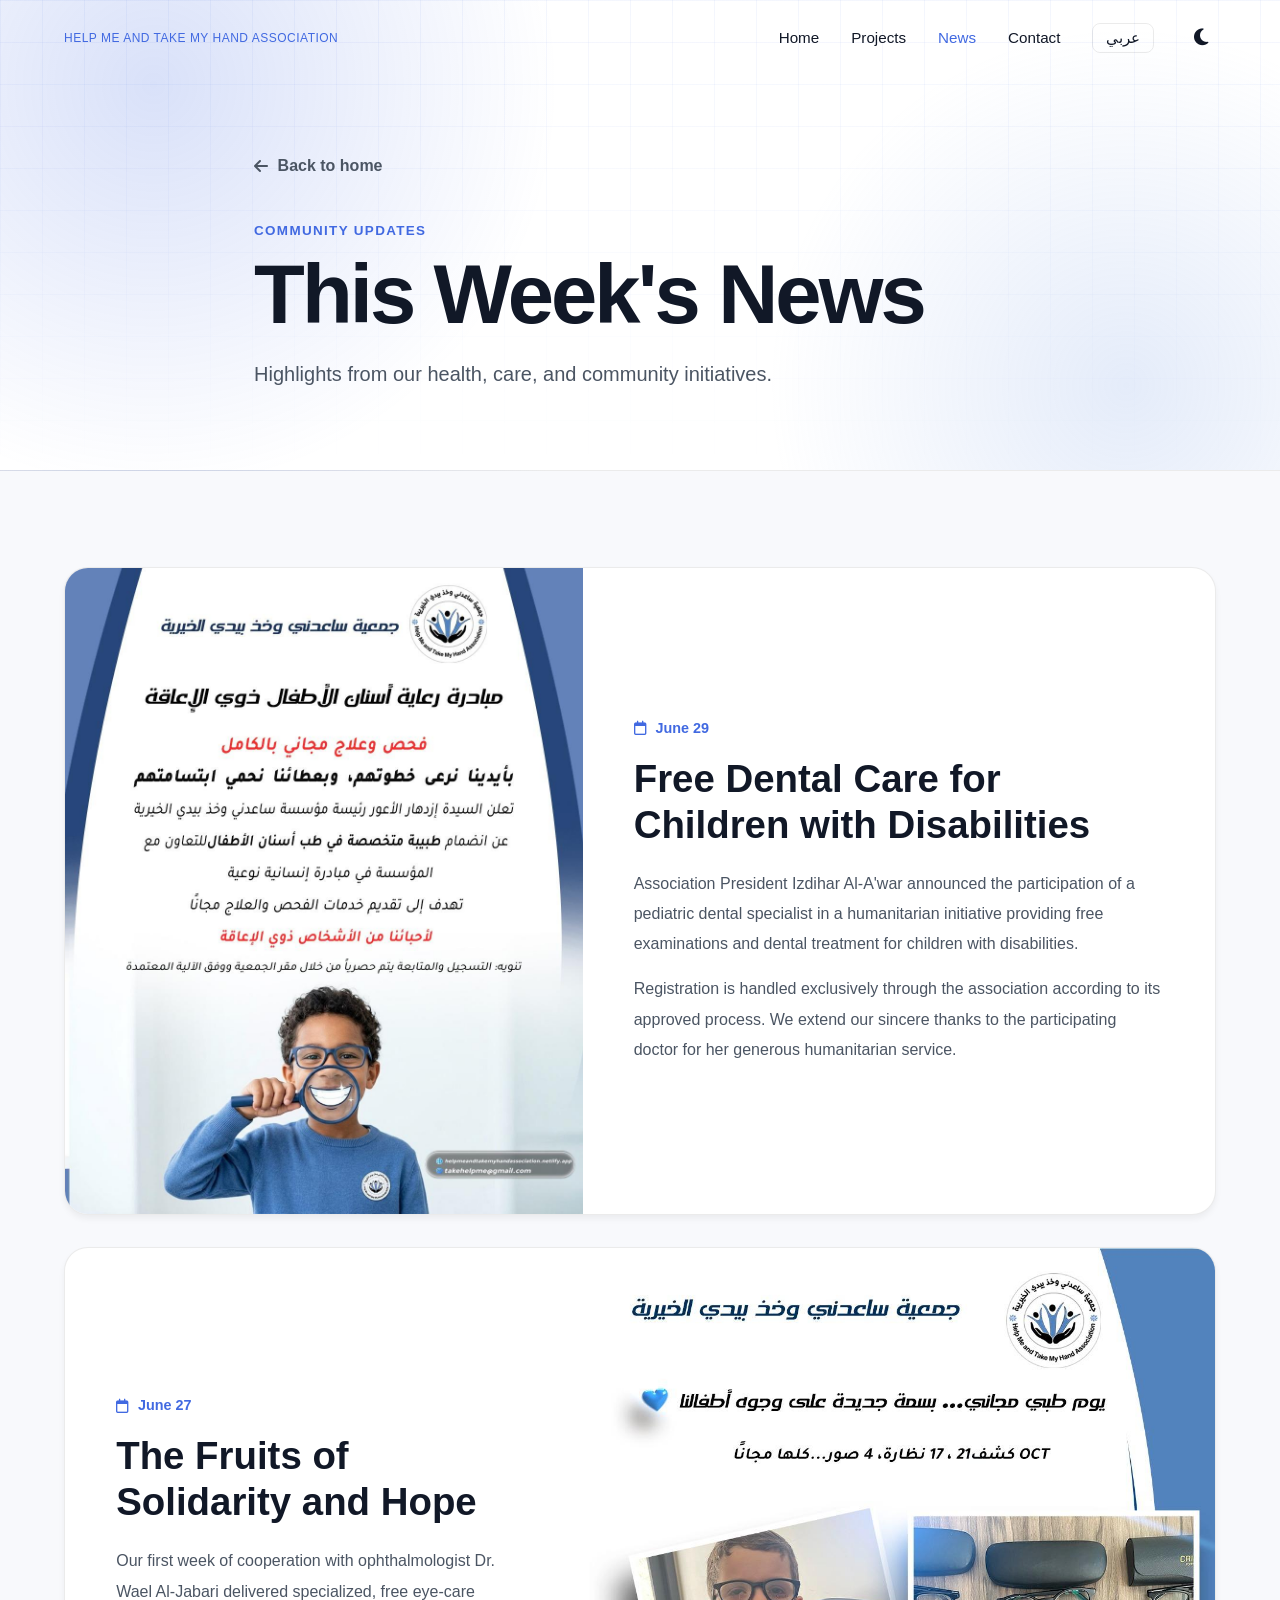
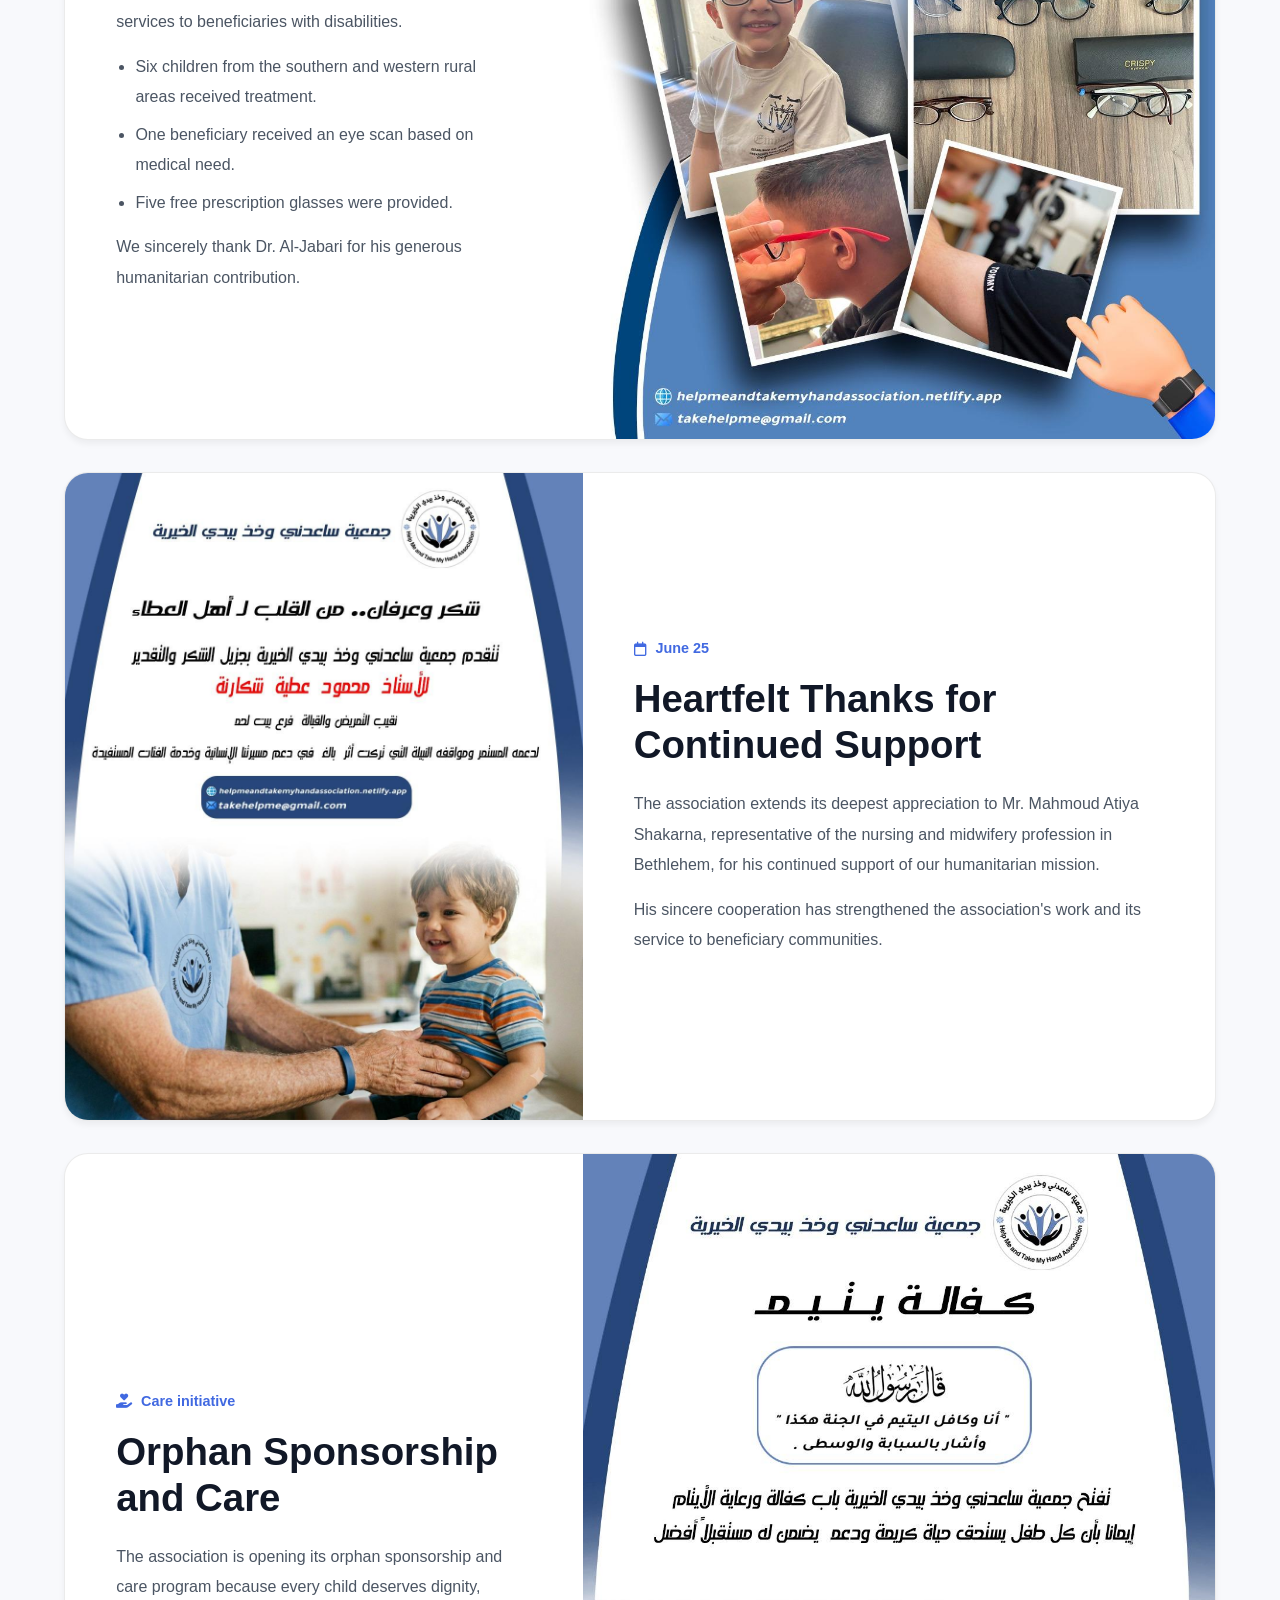
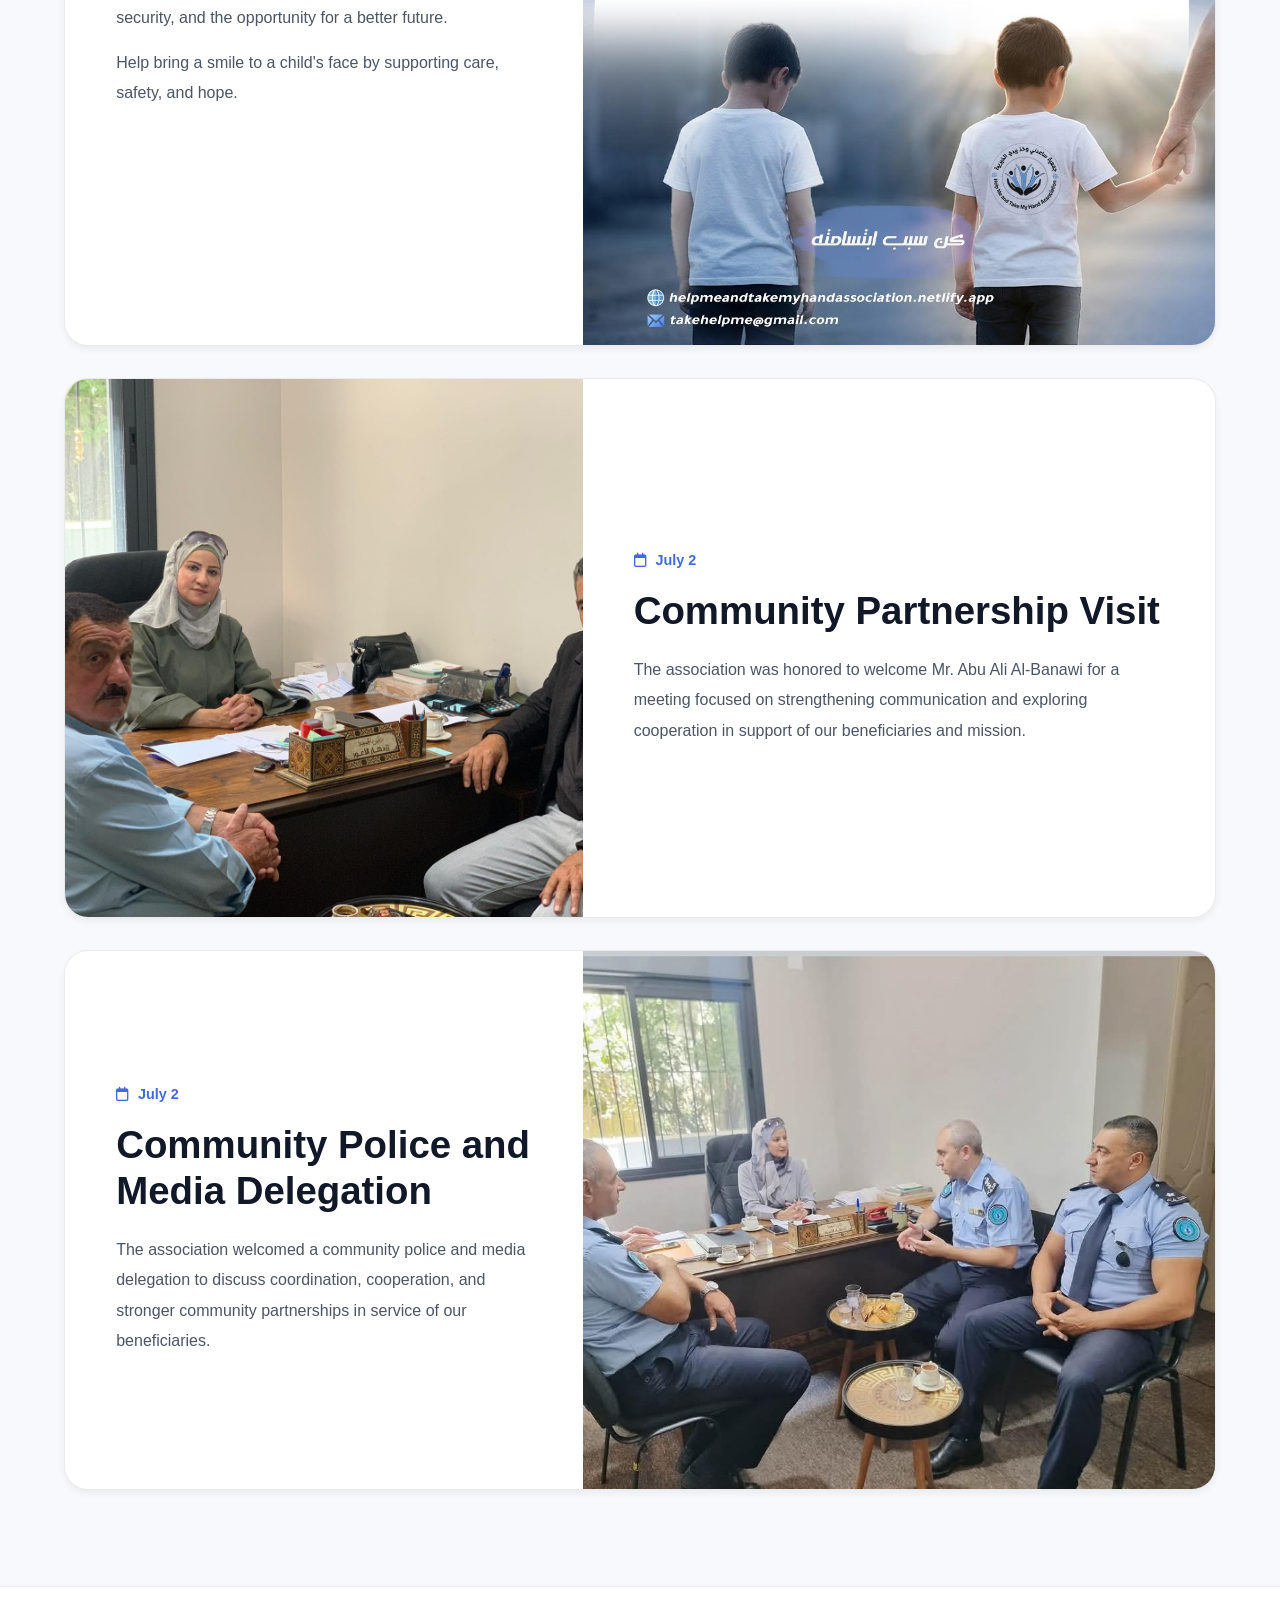
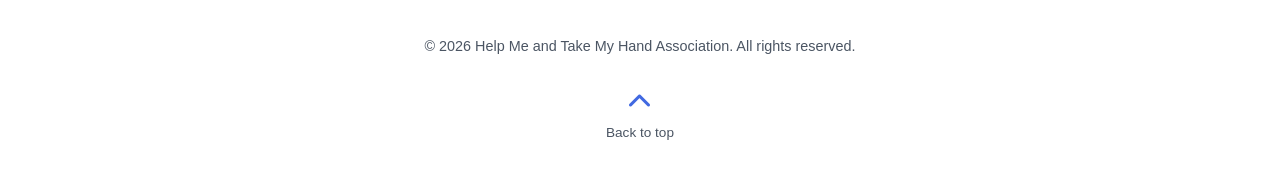
==== news.html @ ee60f93a "feat: add project galleries and weekly news" ====
<!DOCTYPE html>
<html lang="en" dir="ltr" data-theme="light">

<head>
    <meta charset="UTF-8">
    <meta name="viewport" content="width=device-width, initial-scale=1.0">
    <meta http-equiv="Content-Security-Policy"
        content="default-src 'self'; script-src 'self' 'unsafe-inline'; style-src 'self' 'unsafe-inline' https://fonts.googleapis.com https://cdnjs.cloudflare.com; font-src 'self' https://fonts.gstatic.com https://cdnjs.cloudflare.com; img-src 'self' data:; object-src 'none'; base-uri 'self';">
    <meta name="description"
        content="Weekly news and community initiatives from Help Me and Take My Hand Association.">
    <title>This Week's News | أخبار هذا الأسبوع</title>
    <link rel="preconnect" href="https://fonts.googleapis.com">
    <link rel="preconnect" href="https://fonts.gstatic.com" crossorigin>
    <link
        href="https://fonts.googleapis.com/css2?family=Cairo:wght@400;500;600;700&family=Inter:wght@300;400;500;600&family=Poppins:wght@400;500;600;700&display=swap"
        rel="stylesheet">
    <link rel="stylesheet" href="https://cdnjs.cloudflare.com/ajax/libs/font-awesome/6.4.0/css/all.min.css">
    <link rel="stylesheet" href="css/style.css">
    <link rel="stylesheet" href="css/news.css">
</head>

<body id="top">
    <nav class="navbar">
        <div class="container nav-container">
            <a href="index.html" class="logo">
                <span class="logo-ar lang-ar">جمعية ساعدني وخذ بيدي الخيرية</span>
                <span class="logo-en lang-en">Help Me and Take My Hand Association</span>
            </a>
            <button class="mobile-toggle" aria-label="Toggle Menu"><i class="fas fa-bars"></i></button>
            <ul class="nav-links">
                <li><a href="index.html"><span class="lang-en">Home</span><span class="lang-ar">الرئيسية</span></a></li>
                <li><a href="index.html#projects"><span class="lang-en">Projects</span><span
                            class="lang-ar">المشاريع</span></a></li>
                <li><a href="news.html" aria-current="page"><span class="lang-en">News</span><span
                            class="lang-ar">الأخبار</span></a></li>
                <li><a href="index.html#contact"><span class="lang-en">Contact</span><span
                            class="lang-ar">اتصل بنا</span></a></li>
                <li><button id="lang-toggle" class="lang-toggle" aria-label="Change Language">عربي</button></li>
                <li><button id="theme-toggle" class="theme-toggle" aria-label="Toggle Dark/Light Mode"><i
                            class="fas fa-sun"></i></button></li>
            </ul>
        </div>
    </nav>

    <main>
        <header class="news-hero">
            <div class="container news-hero-content">
                <a class="news-back" href="index.html"><i class="fas fa-arrow-left" aria-hidden="true"></i>
                    <span class="lang-en">Back to home</span><span class="lang-ar">العودة للرئيسية</span></a>
                <p class="news-eyebrow"><span class="lang-en">Community updates</span><span class="lang-ar">أخبار الجمعية</span></p>
                <h1><span class="lang-en">This Week's News</span><span class="lang-ar">أخبار هذا الأسبوع</span></h1>
                <p class="news-intro"><span class="lang-en">Highlights from our health, care, and community
                        initiatives.</span><span class="lang-ar">أبرز مبادراتنا الصحية والإنسانية والمجتمعية.</span></p>
            </div>
        </header>

        <section class="news-section section-padding" aria-labelledby="weekly-news-heading">
            <div class="container">
                <h2 id="weekly-news-heading" class="visually-hidden">Weekly news stories</h2>
                <div class="news-list">
                    <article class="news-story fade-in" id="dental-care">
                        <figure class="news-media">
                            <img src="images/news/this-week/news-1.jpeg"
                                alt="إعلان مبادرة رعاية أسنان الأطفال ذوي الإعاقة" loading="eager">
                        </figure>
                        <div class="news-copy">
                            <div class="news-meta"><i class="far fa-calendar" aria-hidden="true"></i>
                                <time datetime="2026-06-29"><span class="lang-en">June 29</span><span
                                        class="lang-ar">29 يونيو</span></time>
                            </div>
                            <h2><span class="lang-en">Free Dental Care for Children with Disabilities</span><span
                                    class="lang-ar">مبادرة رعاية أسنان الأطفال ذوي الإعاقة</span></h2>
                            <div class="lang-ar news-caption">
                                <p>تعلن السيدة إزدهار الأعور، رئيسة مؤسسة ساعدني وخذ بيدي الخيرية، عن انضمام طبيبة
                                    متخصصة في طب أسنان الأطفال للتعاون مع المؤسسة في مبادرة إنسانية تهدف إلى تقديم
                                    فحص وعلاج أسنان الأطفال ذوي الإعاقة مجانًا.</p>
                                <p>يتم التواصل والتسجيل حصريًا من خلال الجمعية، والمبادرة مخصصة للأطفال ذوي الإعاقة
                                    وفق الآلية المعتمدة لدى المؤسسة. نتقدم بخالص الشكر والتقدير للطبيبة الكريمة على
                                    عطائها الإنساني.</p>
                            </div>
                            <div class="lang-en news-caption">
                                <p>Association President Izdihar Al-A'war announced the participation of a pediatric
                                    dental specialist in a humanitarian initiative providing free examinations and
                                    dental treatment for children with disabilities.</p>
                                <p>Registration is handled exclusively through the association according to its
                                    approved process. We extend our sincere thanks to the participating doctor for her
                                    generous humanitarian service.</p>
                            </div>
                        </div>
                    </article>

                    <article class="news-story fade-in" id="eye-care">
                        <figure class="news-media">
                            <img src="images/news/this-week/news-2.jpeg" alt="نتائج مبادرة ثمار التكافل والأمل"
                                loading="lazy">
                        </figure>
                        <div class="news-copy">
                            <div class="news-meta"><i class="far fa-calendar" aria-hidden="true"></i>
                                <time datetime="2026-06-27"><span class="lang-en">June 27</span><span
                                        class="lang-ar">27 يونيو</span></time>
                            </div>
                            <h2><span class="lang-en">The Fruits of Solidarity and Hope</span><span
                                    class="lang-ar">ثمار التكافل والأمل</span></h2>
                            <div class="lang-ar news-caption">
                                <p>تعلن السيدة إزدهار الأعور عن نجاح أولى ثمار التعاون مع الدكتور وائل الجابري، أخصائي
                                    طب وجراحة العيون، والذي أثمر خلال أسبوع واحد عن تقديم خدمات طبية نوعية ومجانية
                                    لعدد من المستفيدين من ذوي الهمم والأشخاص ذوي الإعاقة.</p>
                                <ul>
                                    <li>معالجة 6 أطفال من الريف الجنوبي والريف الغربي.</li>
                                    <li>إجراء صورة طبقية للعين لأحد المستفيدين وفق الحاجة الطبية.</li>
                                    <li>تأمين 5 نظارات طبية مجانية بالتعاون مع الجمعية.</li>
                                </ul>
                                <p>نتقدم بجزيل الشكر والامتنان للدكتور وائل الجابري على عطائه النبيل ومواقفه الإنسانية.</p>
                            </div>
                            <div class="lang-en news-caption">
                                <p>Our first week of cooperation with ophthalmologist Dr. Wael Al-Jabari delivered
                                    specialized, free eye-care services to beneficiaries with disabilities.</p>
                                <ul>
                                    <li>Six children from the southern and western rural areas received treatment.</li>
                                    <li>One beneficiary received an eye scan based on medical need.</li>
                                    <li>Five free prescription glasses were provided.</li>
                                </ul>
                                <p>We sincerely thank Dr. Al-Jabari for his generous humanitarian contribution.</p>
                            </div>
                        </div>
                    </article>

                    <article class="news-story fade-in" id="community-thanks">
                        <figure class="news-media">
                            <img src="images/news/this-week/news-3.jpeg" alt="رسالة شكر للأستاذ محمود عطية شكارنة"
                                loading="lazy">
                        </figure>
                        <div class="news-copy">
                            <div class="news-meta"><i class="far fa-calendar" aria-hidden="true"></i>
                                <time datetime="2026-06-25"><span class="lang-en">June 25</span><span
                                        class="lang-ar">25 يونيو</span></time>
                            </div>
                            <h2><span class="lang-en">Heartfelt Thanks for Continued Support</span><span
                                    class="lang-ar">شكر وعرفان من القلب</span></h2>
                            <div class="lang-ar news-caption">
                                <p>تتقدم جمعية ساعدني وخذ بيدي الخيرية بأسمى آيات التقدير والعرفان إلى الأستاذ محمود
                                    عطية شكارنة، نقيب التمريض والقابلة – فرع بيت لحم، تقديرًا لدعمه الكريم ومساندته
                                    المتواصلة لرسالة الجمعية الإنسانية.</p>
                                <p>لقد كان لعطائه وتعاونه الصادق أثر بالغ في تعزيز جهود الجمعية وخدمة الفئات المستفيدة،
                                    مجسدًا أرقى معاني المسؤولية المجتمعية والعمل الإنساني.</p>
                            </div>
                            <div class="lang-en news-caption">
                                <p>The association extends its deepest appreciation to Mr. Mahmoud Atiya Shakarna,
                                    representative of the nursing and midwifery profession in Bethlehem, for his
                                    continued support of our humanitarian mission.</p>
                                <p>His sincere cooperation has strengthened the association's work and its service to
                                    beneficiary communities.</p>
                            </div>
                        </div>
                    </article>

                    <article class="news-story fade-in" id="orphan-care">
                        <figure class="news-media">
                            <img src="images/news/this-week/news-4.jpeg" alt="إعلان فتح باب كفالة ورعاية الأيتام"
                                loading="lazy">
                        </figure>
                        <div class="news-copy">
                            <div class="news-meta"><i class="fas fa-hand-holding-heart" aria-hidden="true"></i>
                                <span><span class="lang-en">Care initiative</span><span class="lang-ar">مبادرة إنسانية</span></span>
                            </div>
                            <h2><span class="lang-en">Orphan Sponsorship and Care</span><span
                                    class="lang-ar">كفالة ورعاية الأيتام</span></h2>
                            <div class="lang-ar news-caption">
                                <p>تفتح جمعية ساعدني وخذ بيدي الخيرية باب كفالة ورعاية الأيتام، إيمانًا بأن كل طفل
                                    يستحق حياة كريمة ودعمًا يضمن له مستقبلًا أفضل.</p>
                                <p>كن سببًا في ابتسامة طفل، وساهم معنا في توفير الرعاية والأمان والأمل.</p>
                            </div>
                            <div class="lang-en news-caption">
                                <p>The association is opening its orphan sponsorship and care program because every
                                    child deserves dignity, security, and the opportunity for a better future.</p>
                                <p>Help bring a smile to a child's face by supporting care, safety, and hope.</p>
                            </div>
                        </div>
                    </article>

                    <article class="news-story fade-in" id="community-visit">
                        <figure class="news-media landscape">
                            <img src="images/news/this-week/news-5.jpeg" alt="استقبال السيد أبو علي البناوي"
                                loading="lazy">
                        </figure>
                        <div class="news-copy">
                            <div class="news-meta"><i class="far fa-calendar" aria-hidden="true"></i>
                                <time datetime="2026-07-02"><span class="lang-en">July 2</span><span
                                        class="lang-ar">2 يوليو</span></time>
                            </div>
                            <h2><span class="lang-en">Community Partnership Visit</span><span
                                    class="lang-ar">زيارة لتعزيز الشراكة المجتمعية</span></h2>
                            <div class="lang-ar news-caption">
                                <p>تشرفت جمعية ساعدني وخذ بيدي الخيرية باستقبال السيد أبو علي البناوي، ضمن لقاء هدفه
                                    تعزيز التواصل وبحث سبل التعاون لخدمة الفئات المستفيدة ودعم رسالة الجمعية.</p>
                            </div>
                            <div class="lang-en news-caption">
                                <p>The association was honored to welcome Mr. Abu Ali Al-Banawi for a meeting focused
                                    on strengthening communication and exploring cooperation in support of our
                                    beneficiaries and mission.</p>
                            </div>
                        </div>
                    </article>

                    <article class="news-story fade-in" id="community-police">
                        <figure class="news-media landscape">
                            <img src="images/news/this-week/news-6.jpeg"
                                alt="استقبال وفد من الشرطة المجتمعية والإعلام" loading="lazy">
                        </figure>
                        <div class="news-copy">
                            <div class="news-meta"><i class="far fa-calendar" aria-hidden="true"></i>
                                <time datetime="2026-07-02"><span class="lang-en">July 2</span><span
                                        class="lang-ar">2 يوليو</span></time>
                            </div>
                            <h2><span class="lang-en">Community Police and Media Delegation</span><span
                                    class="lang-ar">استقبال وفد الشرطة المجتمعية والإعلام</span></h2>
                            <div class="lang-ar news-caption">
                                <p>استقبلت مؤسسة ساعدني وخذ بيدي الخيرية وفدًا من الشرطة المجتمعية والإعلام، في لقاء
                                    تناول سبل التعاون والتنسيق وتعزيز الشراكة لخدمة المجتمع والفئات المستفيدة.</p>
                            </div>
                            <div class="lang-en news-caption">
                                <p>The association welcomed a community police and media delegation to discuss
                                    coordination, cooperation, and stronger community partnerships in service of our
                                    beneficiaries.</p>
                            </div>
                        </div>
                    </article>
                </div>
            </div>
        </section>
    </main>

    <footer class="footer">
        <div class="container text-center">
            <p>&copy; <span id="year"></span> <span class="lang-en">Help Me and Take My Hand Association. All rights
                    reserved.</span><span class="lang-ar">جمعية ساعدني وخذ بيدي الخيرية. جميع الحقوق محفوظة.</span></p>
            <a href="#top" class="back-to-top"><i class="fas fa-chevron-up"></i><span class="lang-en">Back to
                    top</span><span class="lang-ar">العودة للأعلى</span></a>
        </div>
    </footer>

    <script src="js/script.js"></script>
</body>

</html>
---- css/style.css ----
/* ==========================================================================
   CSS Variables & Base Styles
   ========================================================================== */
   
   :root {
    /* Color Palette - Dark Mode Default */
    --primary: #4169E1; /* Royal Blue */
    --primary-hover: #3152B3;
    --secondary: #ffffff;
    --bg-base: #0a0a0a;
    --bg-surface: #121212;
    --bg-elevated: #1e1e1e;
    --text-primary: #f8f9fa;
    --text-secondary: #a0aab2;
    --border-color: rgba(255, 255, 255, 0.1);
    
    /* Gradients */
    --gradient-primary: linear-gradient(135deg, var(--primary), #86a8e7);
    --gradient-overlay: linear-gradient(135deg, rgba(10, 10, 10, 0.9), rgba(65, 105, 225, 0.4));
    
    /* Typography */
    --font-heading: 'Poppins', sans-serif;
    --font-body: 'Inter', sans-serif;
    
    /* Helpers */
    --border-radius-sm: 8px;
    --border-radius-md: 12px;
    --border-radius-lg: 24px;
    --transition-fast: 0.2s ease;
    --transition-base: 0.3s ease;
    --transition-slow: 0.5s ease;
    --shadow-sm: 0 4px 6px rgba(0, 0, 0, 0.3);
    --shadow-md: 0 10px 20px rgba(0, 0, 0, 0.4);
    --shadow-hover: 0 20px 40px rgba(0, 0, 0, 0.6);
}

[data-theme="light"] {
    --bg-base: #f8f9fc;
    --bg-surface: #ffffff;
    --bg-elevated: #ffffff;
    --text-primary: #111827;
    --text-secondary: #4b5563;
    --border-color: rgba(0, 0, 0, 0.08);
    
    --gradient-overlay: linear-gradient(135deg, rgba(255, 255, 255, 0.9), rgba(65, 105, 225, 0.1));
    --shadow-sm: 0 4px 6px rgba(0, 0, 0, 0.05);
    --shadow-md: 0 10px 20px rgba(0, 0, 0, 0.08);
    --shadow-hover: 0 20px 40px rgba(65, 105, 225, 0.15);
}

* {
    margin: 0;
    padding: 0;
    box-sizing: border-box;
}

html {
    scroll-behavior: smooth;
    overflow-x: hidden;
}

body {
    font-family: var(--font-body);
    background-color: var(--bg-base);
    color: var(--text-primary);
    line-height: 1.6;
    overflow-x: hidden;
    transition: background-color var(--transition-base), color var(--transition-base);
}

h1, h2, h3, h4, h5, h6 {
    font-family: var(--font-heading);
    color: var(--text-primary);
    font-weight: 600;
    line-height: 1.2;
}

/* ==========================================================================
   Language Switcher & RTL Support
   ========================================================================== */

html[lang="en"] .lang-ar { display: none !important; }
html[lang="ar"] .lang-en { display: none !important; }

html[lang="ar"] {
    direction: rtl;
}

html[lang="ar"] body {
    font-family: 'Cairo', sans-serif;
}

html[lang="ar"] h1, 
html[lang="ar"] h2, 
html[lang="ar"] h3, 
html[lang="ar"] h4, 
html[lang="ar"] h5, 
html[lang="ar"] h6,
html[lang="ar"] .btn {
    font-family: 'Cairo', sans-serif;
    font-weight: 700;
}

html[lang="ar"] .ms-auto {
    margin-right: auto !important;
    margin-left: 0 !important;
}

html[lang="ar"] .me-2 {
    margin-left: 0.5rem !important;
    margin-right: 0 !important;
}

html[lang="ar"] .logo-ar,
html[lang="ar"] .logo-en {
    display: block !important;
}

a {
    color: var(--primary);
    text-decoration: none;
    transition: color var(--transition-fast);
}

a:hover {
    color: var(--primary-hover);
}

img {
    max-width: 100%;
    height: auto;
    display: block;
}

.container {
    width: 100%;
    max-width: 1200px;
    margin: 0 auto;
    padding: 0 1.5rem;
}

.section-padding {
    padding: 6rem 0;
}

.text-center { text-align: center; }
.mt-2 { margin-top: 0.5rem; }
.mt-4 { margin-top: 1.5rem; }
.mt-5 { margin-top: 3rem; }
.mb-2 { margin-bottom: 0.5rem; }
.mb-3 { margin-bottom: 1rem; }
.mb-4 { margin-bottom: 1.5rem; }
.w-100 { width: 100%; }

.bg-secondary { background-color: var(--bg-surface); }
.bg-primary { background-color: var(--primary); color: white; }
.text-white, .text-white * { color: white !important; }
.lead {
    font-size: 1.15rem;
    color: var(--text-secondary);
    margin-bottom: 1rem;
}

/* ==========================================================================
   Typography & Titles
   ========================================================================== */
   
.section-title {
    font-size: 2.5rem;
    margin-bottom: 1rem;
    position: relative;
    display: inline-block;
}

.section-title::after {
    content: '';
    position: absolute;
    bottom: -10px;
    left: 0;
    width: 60px;
    height: 4px;
    background: var(--gradient-primary);
    border-radius: 2px;
}

.text-center .section-title::after {
    left: 50%;
    transform: translateX(-50%);
}

.section-subtitle {
    color: var(--text-secondary);
    font-size: 1.1rem;
    margin-bottom: 3rem;
    max-width: 600px;
    margin-left: auto;
    margin-right: auto;
}

/* ==========================================================================
   Buttons
   ========================================================================== */

.btn {
    display: inline-block;
    padding: 0.8rem 1.8rem;
    font-family: var(--font-heading);
    font-weight: 500;
    border-radius: var(--border-radius-lg);
    cursor: pointer;
    transition: var(--transition-base);
    text-align: center;
    border: none;
    font-size: 1rem;
}

.btn-primary {
    background: var(--gradient-primary);
    color: white;
    box-shadow: var(--shadow-sm);
}

.btn-primary:hover {
    transform: translateY(-2px);
    box-shadow: 0 8px 15px rgba(65, 105, 225, 0.4);
    color: white;
}

.btn-outline {
    background: transparent;
    border: 2px solid var(--primary);
    color: var(--primary);
}

[data-theme="dark"] .btn-outline {
    color: white;
    border-color: white;
}

[data-theme="dark"] .btn-outline:hover {
    background: white;
    color: var(--bg-base);
}

.btn-donate-sm {
    background: var(--primary);
    color: white;
    padding: 0.5rem 1.2rem;
    border-radius: var(--border-radius-md);
    font-weight: 500;
}

.btn-donate-sm:hover {
    background: var(--primary-hover);
    color: white;
}

/* ==========================================================================
   Animations
   ========================================================================== */

.fade-in {
    opacity: 0;
    transform: translateY(30px);
    transition: opacity 0.8s ease, transform 0.8s ease;
}

.fade-in.visible {
    opacity: 1;
    transform: translateY(0);
}

/* ==========================================================================
   Navigation
   ========================================================================== */

.navbar {
    position: fixed;
    top: 0;
    left: 0;
    width: 100%;
    z-index: 1000;
    padding: 1.2rem 0;
    transition: var(--transition-base);
    background-color: transparent;
}

.navbar.scrolled {
    background-color: var(--bg-surface);
    box-shadow: var(--shadow-sm);
    padding: 0.8rem 0;
}

.nav-container {
    display: flex;
    justify-content: space-between;
    align-items: center;
}

.logo {
    display: flex;
    flex-direction: column;
}

.logo-ar {
    font-family: var(--font-heading);
    font-weight: 700;
    font-size: 1.1rem;
    color: var(--text-primary);
}

.logo-en {
    font-size: 0.75rem;
    color: var(--primary);
    font-weight: 500;
    letter-spacing: 0.5px;
    text-transform: uppercase;
}

.nav-links {
    display: flex;
    list-style: none;
    align-items: center;
    gap: 2rem;
}

.nav-links a {
    color: var(--text-primary);
    font-weight: 500;
    font-size: 0.95rem;
}

.nav-links a:not(.btn-donate-sm):hover {
    color: var(--primary);
}

.theme-toggle {
    background: transparent;
    border: none;
    color: var(--text-primary);
    cursor: pointer;
    font-size: 1.2rem;
    padding: 0.5rem;
    border-radius: 50%;
    transition: var(--transition-fast);
}

.lang-toggle {
    background: transparent;
    border: 1px solid var(--border-color);
    color: var(--text-primary);
    cursor: pointer;
    font-family: var(--font-heading);
    font-weight: 500;
    font-size: 0.95rem;
    padding: 0.3rem 0.8rem;
    border-radius: var(--border-radius-sm);
    transition: var(--transition-fast);
}

.lang-toggle:hover {
    background: var(--bg-elevated);
    color: var(--primary);
    border-color: var(--primary);
}

.theme-toggle:hover {
    color: var(--primary);
    background: var(--bg-elevated);
}

.mobile-toggle {
    display: none;
    background: transparent;
    border: none;
    color: var(--text-primary);
    font-size: 1.5rem;
    cursor: pointer;
}

/* ==========================================================================
   Hero Section
   ========================================================================== */

.hero {
    position: relative;
    min-height: 100vh;
    display: flex;
    align-items: center;
    padding-top: 80px;
    overflow: hidden;
}

.hero-bg {
    position: absolute;
    top: 0;
    left: 0;
    width: 100%;
    height: 100%;
    background: var(--gradient-overlay);
    z-index: -1;
}

.hero-bg::after {
    content: '';
    position: absolute;
    top: 50%;
    left: 50%;
    width: 800px;
    height: 800px;
    transform: translate(-50%, -50%);
    background: radial-gradient(circle, rgba(65,105,225,0.15) 0%, rgba(0,0,0,0) 70%);
    filter: blur(60px);
}

.hero-content {
    max-width: 800px;
    text-align: center;
    z-index: 1;
}

.hero-logo-wrapper {
    display: flex;
    justify-content: center;
    margin-bottom: 2rem;
}

.hero-logo {
    max-width: 250px;
    height: auto;
    filter: drop-shadow(0px 0px 3px rgba(255, 255, 255, 0.9))
            drop-shadow(0px 0px 10px rgba(255, 255, 255, 0.8))
            drop-shadow(0px 0px 25px rgba(255, 255, 255, 0.5));
}

[data-theme="light"] .hero-logo {
    filter: drop-shadow(0px 10px 20px rgba(0, 0, 0, 0.1));
}

.hero-title {
    font-size: 3.8rem;
    margin-bottom: 1.5rem;
    letter-spacing: -0.5px;
}

.hero-title .lang-ar,
.hero-title .lang-en {
    display: inline-block;
    padding-bottom: 5px;
    background: linear-gradient(-45deg, #ffffff, #86a8e7, #ffffff, #4169E1);
    background-size: 300%;
    -webkit-background-clip: text;
    background-clip: text;
    -webkit-text-fill-color: transparent;
    animation: animated-gradient 6s ease infinite alternate;
    text-shadow: 0 5px 25px rgba(65, 105, 225, 0.4);
}

[data-theme="light"] .hero-title .lang-ar,
[data-theme="light"] .hero-title .lang-en {
    background: linear-gradient(-45deg, #111827, #4169E1, #1a365d, #4169E1);
    background-size: 300%;
    -webkit-background-clip: text;
    background-clip: text;
    -webkit-text-fill-color: transparent;
    text-shadow: 0 5px 20px rgba(65, 105, 225, 0.15);
}

@keyframes animated-gradient {
    0% { background-position: 0% 50%; }
    50% { background-position: 100% 50%; }
    100% { background-position: 0% 50%; }
}

.hero-intro {
    font-size: 1.25rem;
    color: var(--text-secondary);
    margin-bottom: 2.5rem;
    max-width: 650px;
    margin-left: auto;
    margin-right: auto;
}

.hero-actions {
    display: flex;
    gap: 1rem;
    justify-content: center;
}

/* ==========================================================================
   About Section
   ========================================================================== */

.about-grid {
    display: grid;
    grid-template-columns: 1fr 1fr;
    gap: 4rem;
    align-items: center;
}

.mission-vision {
    display: grid;
    grid-template-columns: 1fr 1fr;
    gap: 2rem;
}

.mv-card {
    padding: 1.5rem;
    background: var(--bg-surface);
    border-radius: var(--border-radius-md);
    border: 1px solid var(--border-color);
}

.mv-card i {
    color: var(--primary);
    margin-bottom: 1rem;
}

.mv-card h3 {
    margin-bottom: 0.5rem;
    font-size: 1.2rem;
}

.mv-card p {
    font-size: 0.95rem;
    color: var(--text-secondary);
}

.about-image-wrapper {
    width: 100%;
    height: 100%;
    min-height: 400px;
    background: var(--bg-elevated);
    border-radius: var(--border-radius-lg);
    position: relative;
    display: flex;
    align-items: center;
    justify-content: center;
    overflow: hidden;
}

.image-placeholder {
    text-align: center;
    color: var(--text-secondary);
}

.image-placeholder i {
    font-size: 5rem;
    margin-bottom: 1rem;
    background: var(--gradient-primary);
    -webkit-background-clip: text;
    background-clip: text;
    -webkit-text-fill-color: transparent;
}

.values-grid {
    display: grid;
    grid-template-columns: repeat(auto-fit, minmax(200px, 1fr));
    gap: 1.5rem;
}

.value-item {
    background: var(--bg-surface);
    padding: 2rem 1rem;
    text-align: center;
    border-radius: var(--border-radius-md);
    box-shadow: var(--shadow-sm);
    border: 1px solid var(--border-color);
    transition: var(--transition-base);
}

.value-item:hover {
    transform: translateY(-5px);
    box-shadow: var(--shadow-md);
    border-color: var(--primary);
}

.value-item i {
    font-size: 2rem;
    color: var(--primary);
    margin-bottom: 1rem;
}

.value-item span {
    display: block;
    font-family: var(--font-heading);
    font-weight: 500;
    font-size: 1.1rem;
}

/* ==========================================================================
   Services Section
   ========================================================================== */

.services-grid {
    display: grid;
    grid-template-columns: repeat(auto-fit, minmax(250px, 1fr));
    gap: 2rem;
}

.service-card {
    background: var(--bg-base);
    padding: 2.5rem 2rem;
    border-radius: var(--border-radius-md);
    box-shadow: var(--shadow-sm);
    transition: var(--transition-base);
    text-align: center;
    position: relative;
    overflow: hidden;
    z-index: 1;
}

.service-card::before {
    content: '';
    position: absolute;
    top: 0;
    left: 0;
    width: 100%;
    height: 4px;
    background: var(--gradient-primary);
    transform: scaleX(0);
    transform-origin: left;
    transition: transform 0.4s ease;
}

.service-card:hover {
    transform: translateY(-10px);
    box-shadow: var(--shadow-hover);
}

.service-card:hover::before {
    transform: scaleX(1);
}

.service-icon {
    width: 70px;
    height: 70px;
    margin: 0 auto 1.5rem;
    background: rgba(65, 105, 225, 0.1);
    color: var(--primary);
    border-radius: 50%;
    display: flex;
    align-items: center;
    justify-content: center;
    font-size: 1.8rem;
    transition: var(--transition-base);
}

.service-card:hover .service-icon {
    background: var(--primary);
    color: white;
}

.service-card h3 {
    margin-bottom: 1rem;
    font-size: 1.3rem;
}

.service-card p {
    color: var(--text-secondary);
    font-size: 0.95rem;
}

/* ==========================================================================
   Projects Section
   ========================================================================== */

.projects-grid {
    display: grid;
    grid-template-columns: repeat(auto-fill, minmax(300px, 1fr));
    gap: 2rem;
}

.project-card {
    background: var(--bg-surface);
    border-radius: var(--border-radius-md);
    overflow: hidden;
    box-shadow: var(--shadow-sm);
    transition: var(--transition-base);
    height: 100%;
    display: flex;
    flex-direction: column;
}

button.project-card {
    width: 100%;
    border: 1px solid transparent;
    color: inherit;
    font: inherit;
    text-align: inherit;
    cursor: pointer;
}

button.project-card:focus-visible {
    outline: 3px solid var(--primary);
    outline-offset: 4px;
}

.project-card:hover {
    transform: translateY(-8px);
    box-shadow: var(--shadow-hover);
}

.project-img-placeholder {
    height: 200px;
    background: var(--bg-elevated);
    display: flex;
    align-items: center;
    justify-content: center;
    font-size: 3rem;
    color: var(--primary);
    position: relative;
    overflow: hidden;
}

.project-img {
    width: 100%;
    height: 100%;
    object-fit: cover;
    transition: transform 0.5s ease;
    display: block;
    position: absolute;
    top: 0;
    left: 0;
    z-index: 1;
}

.project-img-placeholder::after {
    content: '';
    position: absolute;
    top: 0; left: 0; width: 100%; height: 100%;
    background: var(--gradient-primary);
    opacity: 0;
    transition: opacity var(--transition-base);
    z-index: 2;
    pointer-events: none;
}

.project-card:hover .project-img-placeholder::after {
    opacity: 0.2;
}

.project-card:hover .project-img {
    transform: scale(1.1);
}

.project-content {
    padding: 1.5rem;
    flex-grow: 1;
    border-top: 1px solid var(--border-color);
}

.project-content h3 {
    font-size: 1.15rem;
    margin-bottom: 0.8rem;
}

.project-content p {
    color: var(--text-secondary);
    font-size: 0.95rem;
}

.project-gallery-label {
    display: inline-flex;
    align-items: center;
    gap: 0.55rem;
    color: var(--primary);
    font-size: 0.9rem;
    font-weight: 600;
}

/* ==========================================================================
   Accessible Project Gallery
   ========================================================================== */

.gallery-dialog {
    width: min(1120px, calc(100% - 2rem));
    max-height: calc(100dvh - 2rem);
    margin: auto;
    padding: 0;
    border: 1px solid var(--border-color);
    border-radius: var(--border-radius-lg);
    background: var(--bg-surface);
    color: var(--text-primary);
    box-shadow: var(--shadow-hover);
    overflow: hidden;
}

.gallery-dialog::backdrop {
    background: rgba(3, 7, 18, 0.82);
    backdrop-filter: blur(5px);
}

.gallery-shell {
    display: flex;
    flex-direction: column;
    max-height: calc(100dvh - 2rem);
}

.gallery-header {
    display: flex;
    align-items: center;
    justify-content: space-between;
    gap: 1rem;
    padding: 1rem 1.25rem;
    border-bottom: 1px solid var(--border-color);
}

.gallery-header h2 {
    font-size: clamp(1.2rem, 3vw, 1.75rem);
}

.gallery-kicker {
    margin-bottom: 0.15rem;
    color: var(--primary);
    font-size: 0.78rem;
    font-weight: 700;
    letter-spacing: 0.08em;
    text-transform: uppercase;
}

.gallery-close,
.gallery-nav {
    display: inline-flex;
    align-items: center;
    justify-content: center;
    min-width: 44px;
    min-height: 44px;
    border: 1px solid var(--border-color);
    border-radius: 999px;
    background: var(--bg-elevated);
    color: var(--text-primary);
    cursor: pointer;
    transition: background var(--transition-fast), color var(--transition-fast), transform var(--transition-fast);
}

.gallery-close:hover,
.gallery-nav:hover {
    background: var(--primary);
    color: #fff;
}

.gallery-close:focus-visible,
.gallery-nav:focus-visible,
.gallery-thumb:focus-visible {
    outline: 3px solid var(--primary);
    outline-offset: 3px;
}

.gallery-stage {
    display: grid;
    grid-template-columns: 52px minmax(0, 1fr) 52px;
    align-items: center;
    gap: 0.75rem;
    min-height: 0;
    padding: 1rem 1.25rem 0.75rem;
}

.gallery-figure {
    position: relative;
    min-height: 0;
    margin: 0;
    overflow: hidden;
    border-radius: var(--border-radius-md);
    background: #05070d;
}

#gallery-main-image {
    display: block;
    width: 100%;
    height: min(58vh, 620px);
    object-fit: contain;
}

#gallery-counter {
    position: absolute;
    right: 0.75rem;
    bottom: 0.75rem;
    padding: 0.35rem 0.7rem;
    border-radius: 999px;
    background: rgba(0, 0, 0, 0.72);
    color: #fff;
    font-size: 0.82rem;
}

html[lang="ar"] #gallery-counter {
    right: auto;
    left: 0.75rem;
}

.gallery-thumbnails {
    display: flex;
    gap: 0.65rem;
    padding: 0.5rem 1.25rem 1.25rem;
    overflow-x: auto;
    overscroll-behavior-inline: contain;
    scrollbar-width: thin;
}

.gallery-thumb {
    flex: 0 0 88px;
    width: 88px;
    height: 68px;
    padding: 0;
    overflow: hidden;
    border: 2px solid transparent;
    border-radius: var(--border-radius-sm);
    background: var(--bg-elevated);
    cursor: pointer;
    opacity: 0.72;
}

.gallery-thumb:hover,
.gallery-thumb.is-active {
    border-color: var(--primary);
    opacity: 1;
}

.gallery-thumb img {
    display: block;
    width: 100%;
    height: 100%;
    object-fit: cover;
}

body:has(.gallery-dialog[open]) {
    overflow: hidden;
}

/* ==========================================================================
   Impact Section
   ========================================================================== */

.impact {
    position: relative;
    overflow: hidden;
}

.impact::before {
    content: '';
    position: absolute;
    top: 0; right: 0; bottom: 0; left: 0;
    background: url('data:image/svg+xml;utf8,<svg width="100" height="100" viewBox="0 0 100 100" xmlns="http://www.w3.org/2000/svg"><circle cx="50" cy="50" r="1" fill="rgba(255,255,255,0.1)"/></svg>') repeat;
    opacity: 0.5;
}

.impact-grid {
    display: grid;
    grid-template-columns: repeat(auto-fit, minmax(200px, 1fr));
    gap: 3rem;
    text-align: center;
    position: relative;
    z-index: 1;
}

.stat-number {
    font-size: 3.5rem;
    font-weight: 700;
    margin-bottom: 0.5rem;
}

.impact-stat span {
    font-size: 1.2rem;
    font-family: var(--font-heading);
    display: block;
}

/* ==========================================================================
   Donate Section
   ========================================================================== */

.donate-wrapper {
    display: grid;
    grid-template-columns: 1fr 1fr;
    gap: 4rem;
    align-items: center;
}

.donate-lead {
    font-size: 1.2rem;
    color: var(--text-primary);
    margin-bottom: 1.5rem;
    font-weight: 500;
}

.donate-info p {
    color: var(--text-secondary);
    margin-bottom: 1rem;
}

.qr-placeholder {
    display: inline-flex;
    flex-direction: column;
    align-items: center;
    justify-content: center;
    padding: 2rem;
    background: var(--bg-surface);
    border-radius: var(--border-radius-md);
    border: 1px dashed var(--primary);
}

.qr-placeholder i {
    color: var(--primary);
    margin-bottom: 1rem;
}

/* Donate Card styling starts */
.donate-card {
    display: flex;
    flex-direction: column;
    height: 100%;
}

.donate-card-header {
    background: var(--gradient-primary);
    color: white;
    padding: 1.5rem;
    border-radius: var(--border-radius-md) var(--border-radius-md) 0 0;
    display: flex;
    justify-content: space-between;
    align-items: center;
}

.donate-card-header h3 {
    margin: 0;
    color: white;
    font-size: 1.3rem;
}

.donate-card-body {
    background: var(--bg-surface);
    padding: 2rem;
    border-radius: 0 0 var(--border-radius-md) var(--border-radius-md);
    box-shadow: var(--shadow-md);
    border: 1px solid var(--border-color);
    border-top: none;
    flex-grow: 1;
}

.detail-group {
    margin-bottom: 1.2rem;
    padding-bottom: 1rem;
    border-bottom: 1px solid var(--border-color);
}

.detail-group:last-child {
    margin-bottom: 0;
    padding-bottom: 0;
    border-bottom: none;
}

.detail-group label {
    display: block;
    font-size: 0.85rem;
    color: var(--text-secondary);
    margin-bottom: 0.3rem;
    text-transform: uppercase;
    letter-spacing: 0.5px;
}

.detail-group .value {
    font-family: var(--font-heading);
    font-size: 1.1rem;
    font-weight: 500;
    word-break: break-all;
    display: flex;
    align-items: center;
}

.detail-group .value.highlight {
    color: var(--primary);
    font-weight: 600;
}

.copy-value {
    background: var(--bg-elevated);
    padding: 0.5rem 0.8rem;
    border-radius: var(--border-radius-sm);
    font-size: 1rem !important;
    border: 1px solid var(--border-color);
}

.cursor-pointer {
    cursor: pointer;
    color: var(--primary);
    transition: var(--transition-fast);
}

.cursor-pointer:hover {
    color: var(--primary-hover);
}

/* ==========================================================================
   Contact Section
   ========================================================================== */

.contact-grid {
    display: grid;
    grid-template-columns: 1fr 1fr;
    gap: 3rem;
}

.contact-item {
    display: flex;
    align-items: flex-start;
    gap: 1.5rem;
    margin-bottom: 2rem;
}

.contact-item .icon-box {
    width: 50px;
    height: 50px;
    background: rgba(65, 105, 225, 0.1);
    color: var(--primary);
    border-radius: 50%;
    display: flex;
    align-items: center;
    justify-content: center;
    font-size: 1.2rem;
    flex-shrink: 0;
}

.contact-item h4 {
    font-size: 1.1rem;
    margin-bottom: 0.3rem;
}

.contact-item a, .contact-item p {
    color: var(--text-secondary);
    font-size: 1rem;
}

.contact-item a:hover {
    color: var(--primary);
}

.social-links {
    display: flex;
    gap: 1rem;
}

.social-links a {
    width: 40px;
    height: 40px;
    background: var(--bg-elevated);
    border: 1px solid var(--border-color);
    border-radius: 50%;
    display: flex;
    align-items: center;
    justify-content: center;
    color: var(--text-primary);
    transition: var(--transition-base);
}

.social-links a:hover {
    background: var(--primary);
    color: white;
    border-color: var(--primary);
    transform: translateY(-3px);
}

.contact-form {
    background: var(--bg-base);
    padding: 2.5rem;
    border-radius: var(--border-radius-md);
    box-shadow: var(--shadow-sm);
    border: 1px solid var(--border-color);
}

.form-group {
    margin-bottom: 1.5rem;
}

.form-group label {
    display: block;
    margin-bottom: 0.5rem;
    font-weight: 500;
    font-size: 0.95rem;
}

.form-group input,
.form-group textarea {
    width: 100%;
    padding: 0.8rem 1rem;
    background: var(--bg-elevated);
    border: 1px solid var(--border-color);
    border-radius: var(--border-radius-sm);
    color: var(--text-primary);
    font-family: var(--font-body);
    font-size: 1rem;
    transition: var(--transition-fast);
}

.form-group input:focus,
.form-group textarea:focus {
    outline: none;
    border-color: var(--primary);
    box-shadow: 0 0 0 3px rgba(65, 105, 225, 0.2);
}

/* ==========================================================================
   Footer
   ========================================================================== */

.footer {
    background: var(--bg-elevated);
    padding: 3rem 0;
    border-top: 1px solid var(--border-color);
}

.footer p {
    color: var(--text-secondary);
    font-size: 0.9rem;
    margin-bottom: 1rem;
}

.back-to-top {
    display: inline-flex;
    flex-direction: column;
    align-items: center;
    color: var(--text-secondary);
    font-size: 0.85rem;
    margin-top: 1rem;
}

.back-to-top i {
    font-size: 1.5rem;
    margin-bottom: 0.5rem;
    color: var(--primary);
}

.back-to-top:hover {
    color: var(--primary);
}

/* Mobile Sticky CTA */
.mobile-sticky-cta {
    display: none;
    position: fixed;
    bottom: 0;
    left: 0;
    width: 100%;
    padding: 1rem;
    background: var(--bg-surface);
    box-shadow: 0 -5px 15px rgba(0,0,0,0.1);
    z-index: 999;
}

/* ==========================================================================
   Media Queries
   ========================================================================== */

@media (max-width: 992px) {
    .section-padding { padding: 4rem 0; }
    
    .about-grid, .donate-wrapper, .contact-grid {
        grid-template-columns: 1fr;
        gap: 3rem;
    }
    
    .hero-title { font-size: 2.8rem; }
    .en-title { font-size: 1.6rem; }
    
    .about-image-wrapper { min-height: 300px; }
}

@media (max-width: 768px) {
    .mobile-toggle { display: block; }
    
    .nav-links {
        position: fixed;
        top: 70px;
        left: -100%;
        width: 100%;
        height: calc(100vh - 70px);
        background: var(--bg-surface);
        flex-direction: column;
        justify-content: flex-start;
        padding-top: 2rem;
        transition: 0.3s ease;
        overflow-y: auto;
    }
    
    .nav-links.active { left: 0; }
    
    html[lang="ar"] .nav-links {
        left: auto;
        right: -100%;
    }
    
    html[lang="ar"] .nav-links.active {
        left: auto;
        right: 0;
    }
    
    .nav-links li {
        width: 100%;
        text-align: center;
        padding: 1rem 0;
    }
    
    .nav-links a { font-size: 1.2rem; }
    
    .hero-title { font-size: 2.2rem; }
    .en-title { font-size: 1.3rem; }
    
    .mission-vision { grid-template-columns: 1fr; }
    
    /* Make mobile sticky CTA visible */
    .mobile-sticky-cta { display: block; }
    body { padding-bottom: 70px; } /* Space for sticky cta */
}

@media (max-width: 576px) {
    .hero-actions { flex-direction: column; }
    .hero-actions .btn { width: 100%; }
    .stat-number { font-size: 2.5rem; }
    .contact-form { padding: 1.5rem; }

    .gallery-dialog {
        width: 100%;
        max-height: 100dvh;
        border-radius: 0;
    }

    .gallery-shell { max-height: 100dvh; }
    .gallery-header { padding: 0.85rem 1rem; }
    .gallery-stage {
        grid-template-columns: 44px minmax(0, 1fr) 44px;
        gap: 0.35rem;
        padding: 0.75rem 0.5rem 0.5rem;
    }
    #gallery-main-image { height: 58vh; }
    .gallery-thumbnails { padding: 0.4rem 0.75rem 1rem; }
    .gallery-thumb { flex-basis: 74px; width: 74px; height: 58px; }
}

@media (prefers-reduced-motion: reduce) {
    .project-card,
    .project-img,
    .gallery-close,
    .gallery-nav {
        transition: none;
    }
}
---- css/news.css ----
.visually-hidden {
    position: absolute;
    width: 1px;
    height: 1px;
    padding: 0;
    margin: -1px;
    overflow: hidden;
    clip: rect(0, 0, 0, 0);
    white-space: nowrap;
    border: 0;
}

.news-hero {
    position: relative;
    padding: 9rem 0 5rem;
    overflow: hidden;
    background:
        radial-gradient(circle at 12% 18%, rgba(65, 105, 225, 0.2), transparent 34%),
        radial-gradient(circle at 88% 82%, rgba(134, 168, 231, 0.22), transparent 30%),
        var(--bg-surface);
    border-bottom: 1px solid var(--border-color);
}

.news-hero::after {
    content: '';
    position: absolute;
    inset: 0;
    pointer-events: none;
    background-image: linear-gradient(rgba(65, 105, 225, 0.06) 1px, transparent 1px),
        linear-gradient(90deg, rgba(65, 105, 225, 0.06) 1px, transparent 1px);
    background-size: 42px 42px;
    mask-image: linear-gradient(to bottom, #000, transparent);
}

.news-hero-content {
    position: relative;
    z-index: 1;
    max-width: 820px;
}

.news-back {
    display: inline-flex;
    align-items: center;
    gap: 0.6rem;
    min-height: 44px;
    margin-bottom: 2rem;
    color: var(--text-secondary);
    font-weight: 600;
}

html[lang="ar"] .news-back i { transform: rotate(180deg); }

.news-back:hover { color: var(--primary); }

.news-eyebrow {
    margin-bottom: 0.7rem;
    color: var(--primary);
    font-size: 0.84rem;
    font-weight: 700;
    letter-spacing: 0.1em;
    text-transform: uppercase;
}

.news-hero h1 {
    max-width: 720px;
    font-size: clamp(2.6rem, 7vw, 5.2rem);
    line-height: 1.02;
    letter-spacing: -0.035em;
}

html[lang="ar"] .news-hero h1 { letter-spacing: 0; }

.news-intro {
    max-width: 620px;
    margin-top: 1.25rem;
    color: var(--text-secondary);
    font-size: clamp(1.05rem, 2vw, 1.25rem);
}

.news-list {
    display: grid;
    gap: 2rem;
}

.news-story {
    display: grid;
    grid-template-columns: minmax(280px, 0.9fr) minmax(0, 1.1fr);
    min-height: 540px;
    overflow: hidden;
    border: 1px solid var(--border-color);
    border-radius: var(--border-radius-lg);
    background: var(--bg-surface);
    box-shadow: var(--shadow-sm);
}

.news-story:nth-child(even) .news-media { order: 2; }
.news-story:nth-child(even) .news-copy { order: 1; }

.news-media {
    min-height: 520px;
    margin: 0;
    overflow: hidden;
    background: var(--bg-elevated);
}

.news-media img {
    display: block;
    width: 100%;
    height: 100%;
    object-fit: cover;
}

.news-media.landscape img { object-position: center; }

.news-copy {
    display: flex;
    flex-direction: column;
    justify-content: center;
    padding: clamp(1.5rem, 4vw, 3.5rem);
}

.news-meta {
    display: flex;
    align-items: center;
    gap: 0.55rem;
    margin-bottom: 1rem;
    color: var(--primary);
    font-size: 0.9rem;
    font-weight: 700;
}

.news-copy h2 {
    max-width: 680px;
    margin-bottom: 1.3rem;
    font-size: clamp(1.55rem, 3vw, 2.4rem);
}

.news-caption {
    color: var(--text-secondary);
    font-size: 1rem;
    line-height: 1.9;
}

.news-caption p + p { margin-top: 0.9rem; }

.news-caption ul {
    display: grid;
    gap: 0.45rem;
    margin: 0.9rem 1.2rem;
}

html[lang="ar"] .news-caption ul {
    margin-right: 1.2rem;
    margin-left: 0;
}

.nav-links a[aria-current="page"] { color: var(--primary); }

@media (max-width: 900px) {
    .news-story,
    .news-story:nth-child(even) {
        grid-template-columns: 1fr;
    }

    .news-story:nth-child(even) .news-media,
    .news-story:nth-child(even) .news-copy { order: initial; }

    .news-media { min-height: auto; aspect-ratio: 4 / 3; }
    .news-media img { object-fit: contain; }
}

@media (max-width: 576px) {
    .news-hero { padding: 7rem 0 3.5rem; }
    .news-hero h1 { font-size: 2.5rem; }
    .news-story { border-radius: var(--border-radius-md); }
    .news-media { aspect-ratio: 4 / 5; }
    .news-copy { padding: 1.4rem; }
    .news-caption { font-size: 0.96rem; line-height: 1.8; }
}

@media (prefers-reduced-motion: reduce) {
    .news-story { scroll-behavior: auto; }
}
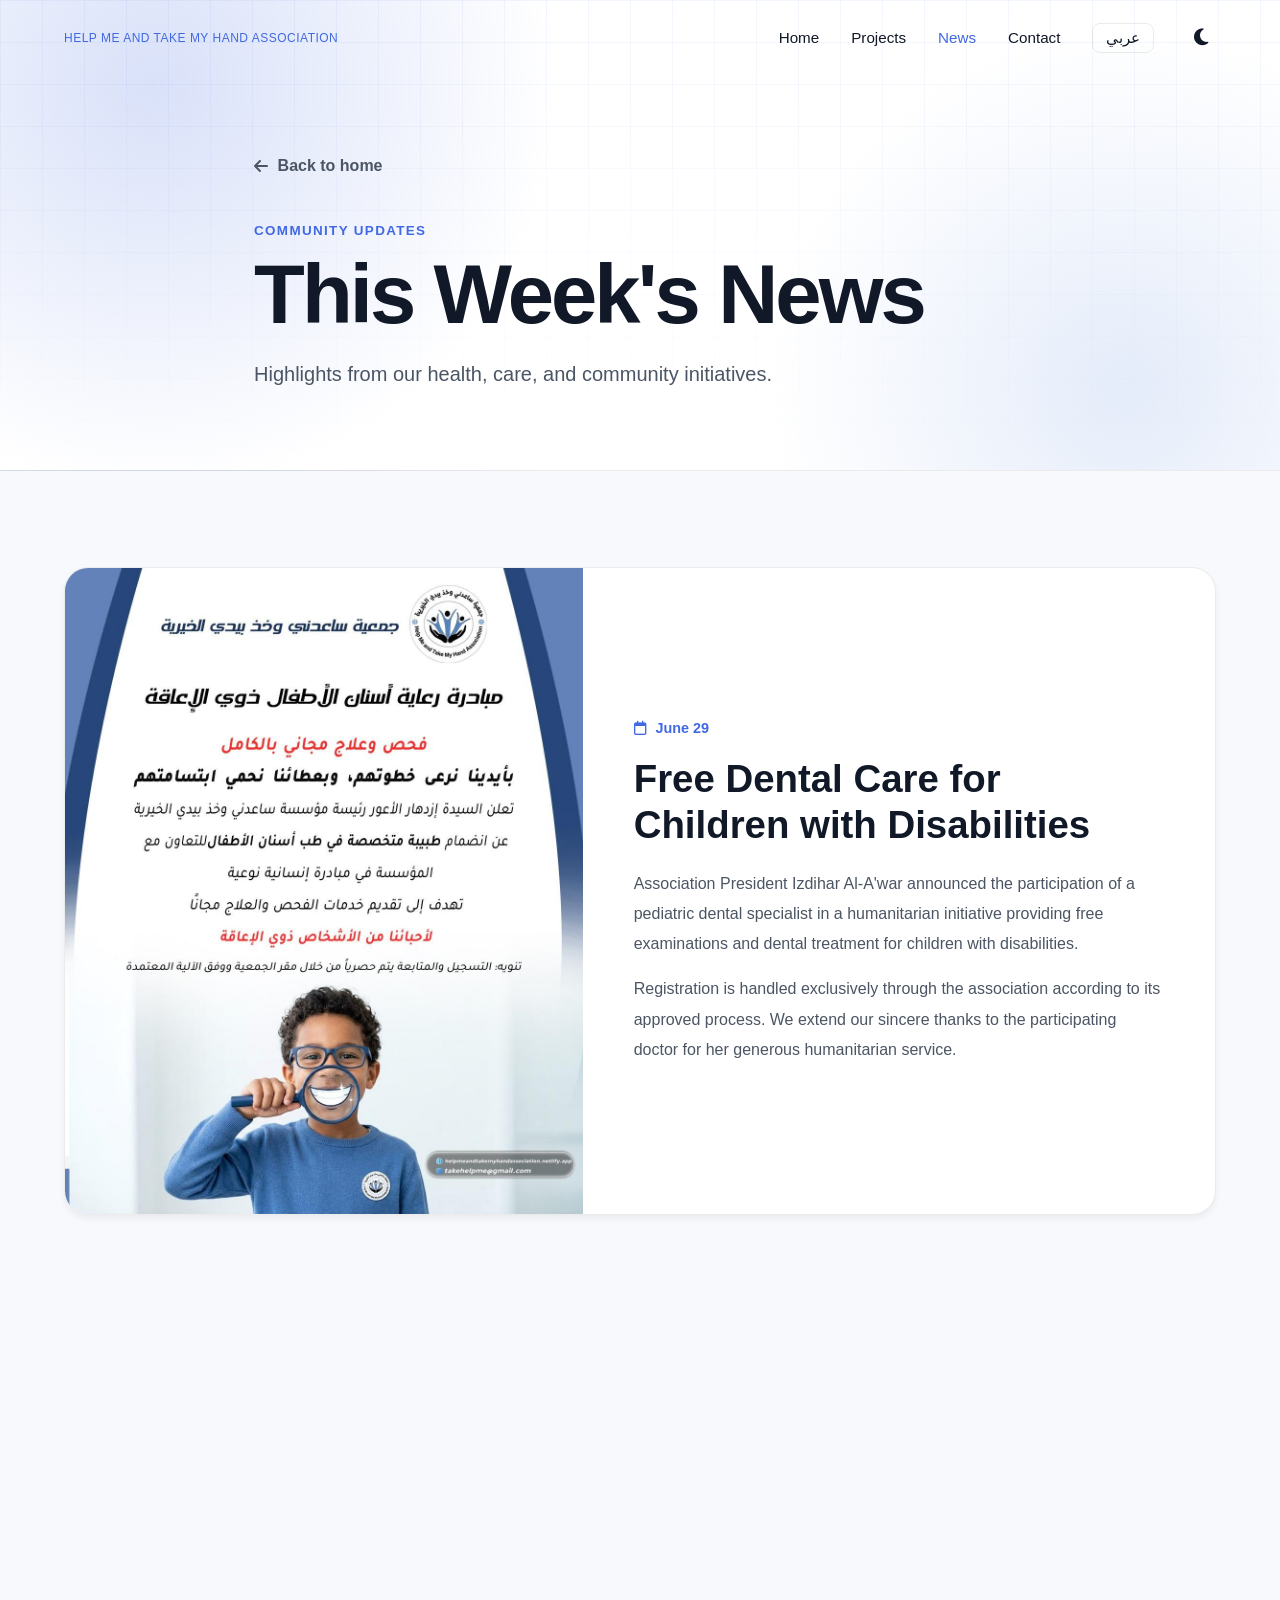
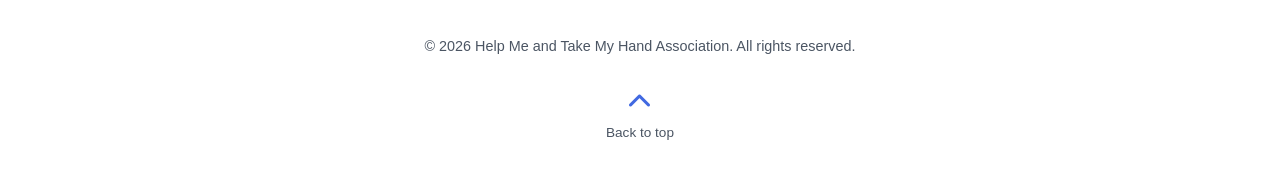
==== commit f4532825: "security: harden site headers and contact form" ====
--- a/news.html
+++ b/news.html
@@ -5,7 +5,7 @@
     <meta charset="UTF-8">
     <meta name="viewport" content="width=device-width, initial-scale=1.0">
     <meta http-equiv="Content-Security-Policy"
-        content="default-src 'self'; script-src 'self' 'unsafe-inline'; style-src 'self' 'unsafe-inline' https://fonts.googleapis.com https://cdnjs.cloudflare.com; font-src 'self' https://fonts.gstatic.com https://cdnjs.cloudflare.com; img-src 'self' data:; object-src 'none'; base-uri 'self';">
+        content="default-src 'self'; script-src 'self'; style-src 'self' https://fonts.googleapis.com https://cdnjs.cloudflare.com; font-src 'self' https://fonts.gstatic.com https://cdnjs.cloudflare.com data:; img-src 'self' data:; connect-src 'self'; form-action 'self'; object-src 'none'; base-uri 'self'; upgrade-insecure-requests;">
     <meta name="description"
         content="Weekly news and community initiatives from Help Me and Take My Hand Association.">
     <title>This Week's News | أخبار هذا الأسبوع</title>
--- a/css/style.css
+++ b/css/style.css
@@ -1343,3 +1343,34 @@
         transition: none;
     }
 }
+.form-honeypot {
+    position: absolute !important;
+    width: 1px !important;
+    height: 1px !important;
+    overflow: hidden !important;
+    clip: rect(0 0 0 0) !important;
+    white-space: nowrap !important;
+}
+
+.form-status {
+    min-height: 1.5rem;
+    margin-top: 0.75rem;
+    font-weight: 600;
+}
+
+.form-status.is-success {
+    color: #047857;
+}
+
+.form-status.is-error {
+    color: #b91c1c;
+}
+.service-image-fill {
+    width: 100%;
+    height: 100%;
+    object-fit: cover;
+}
+
+.copy-success {
+    color: #10b981;
+}
